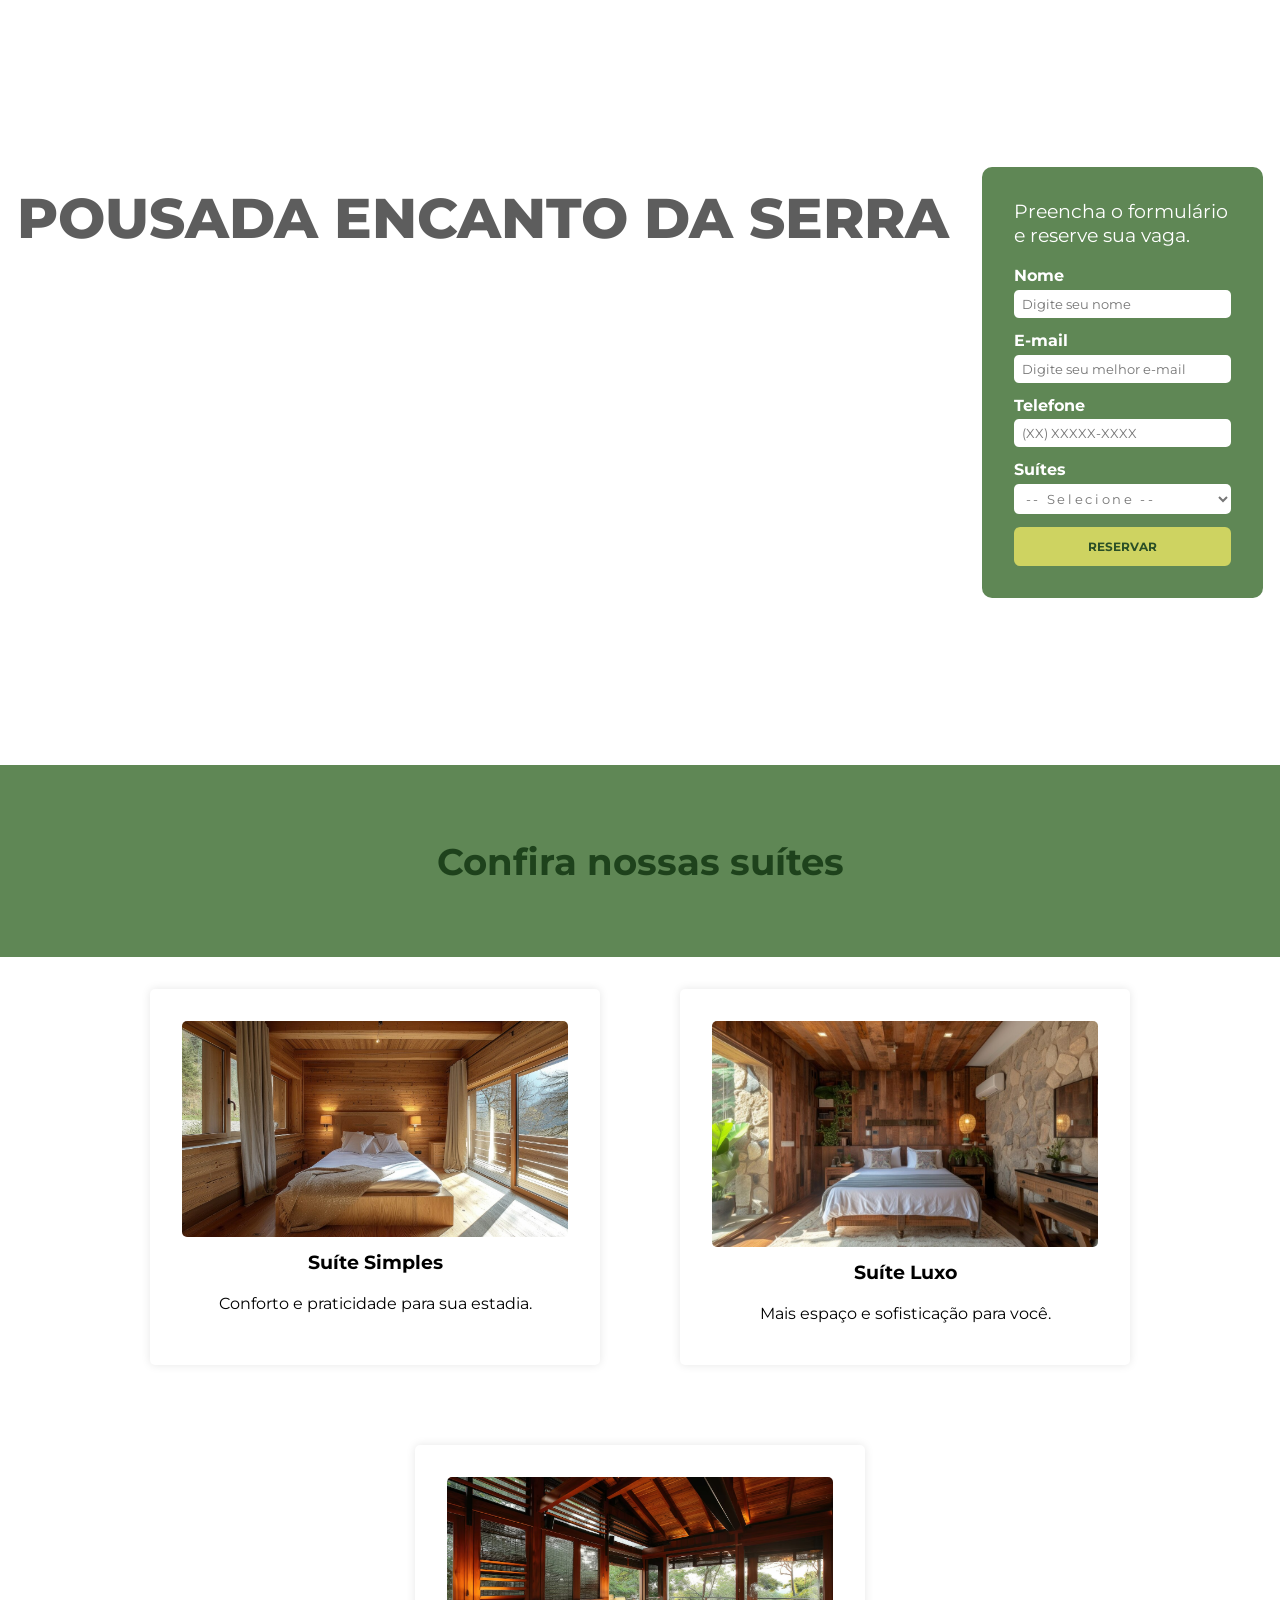
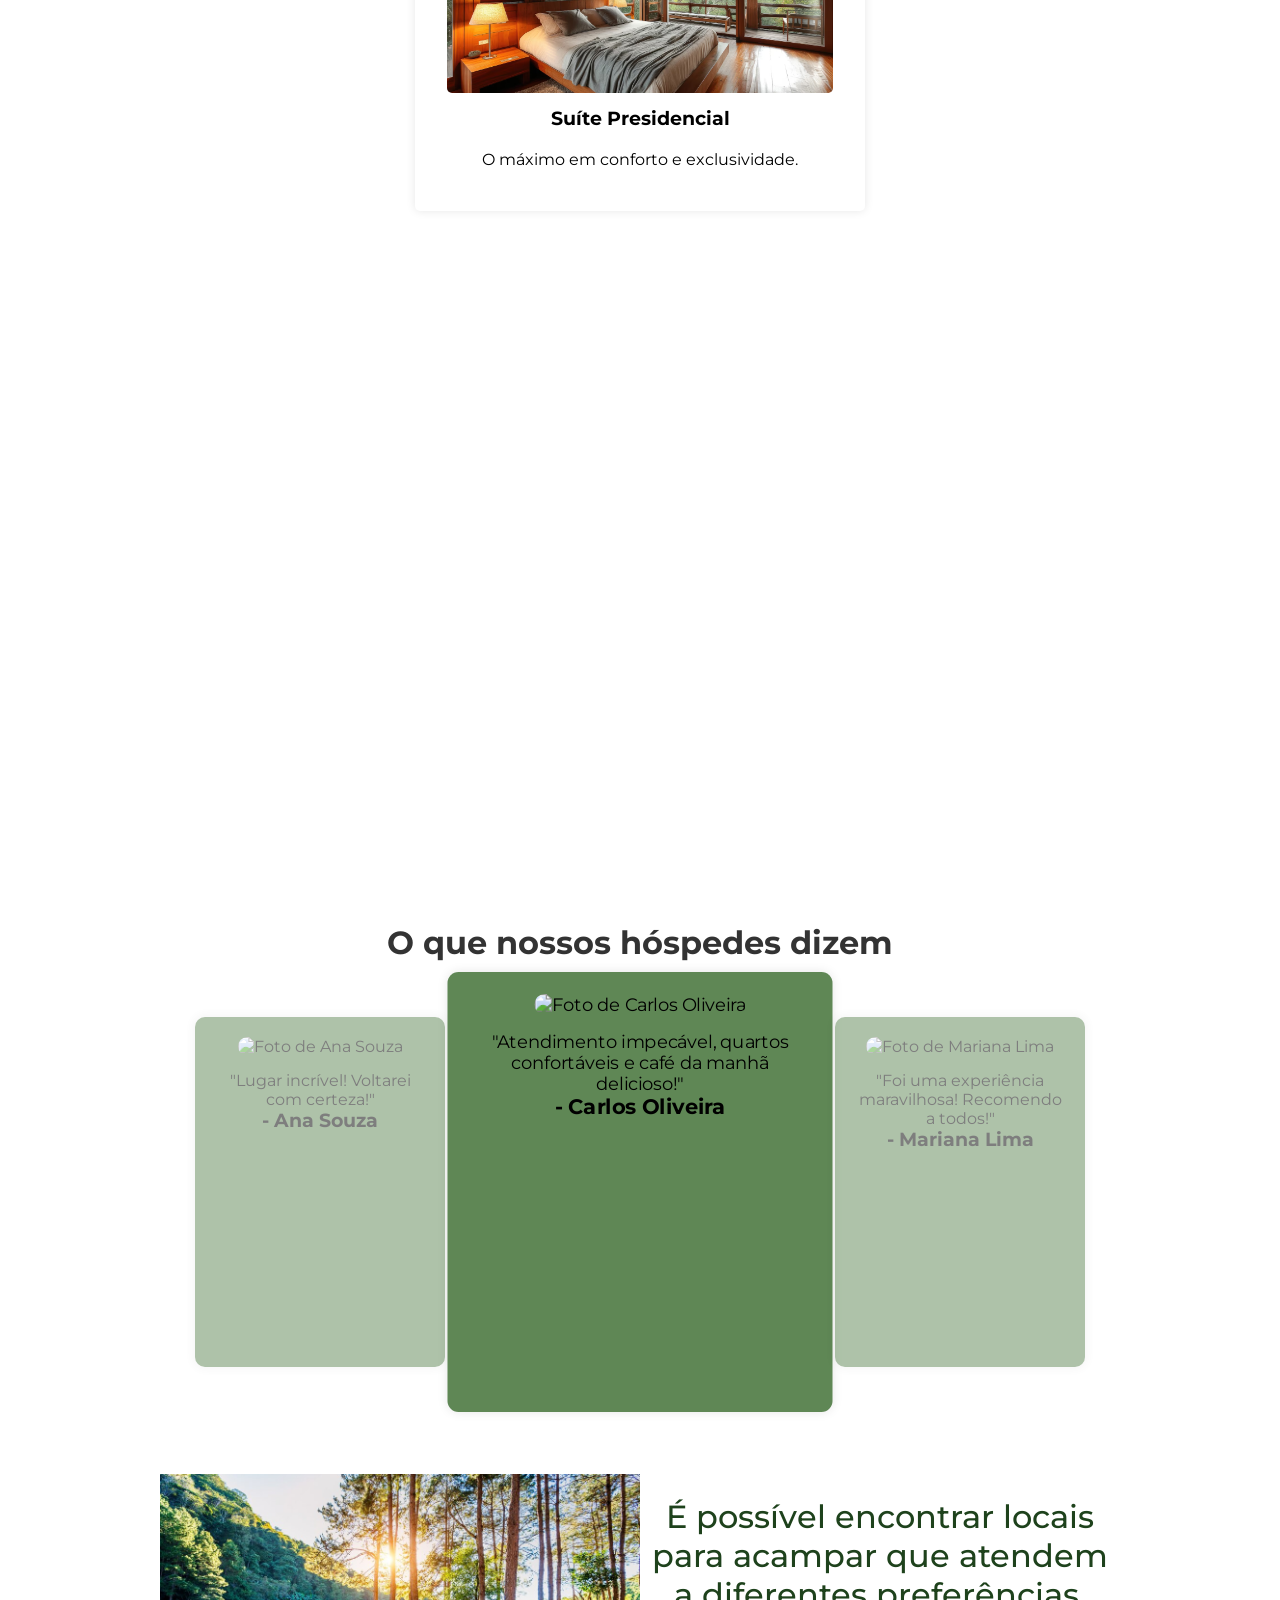
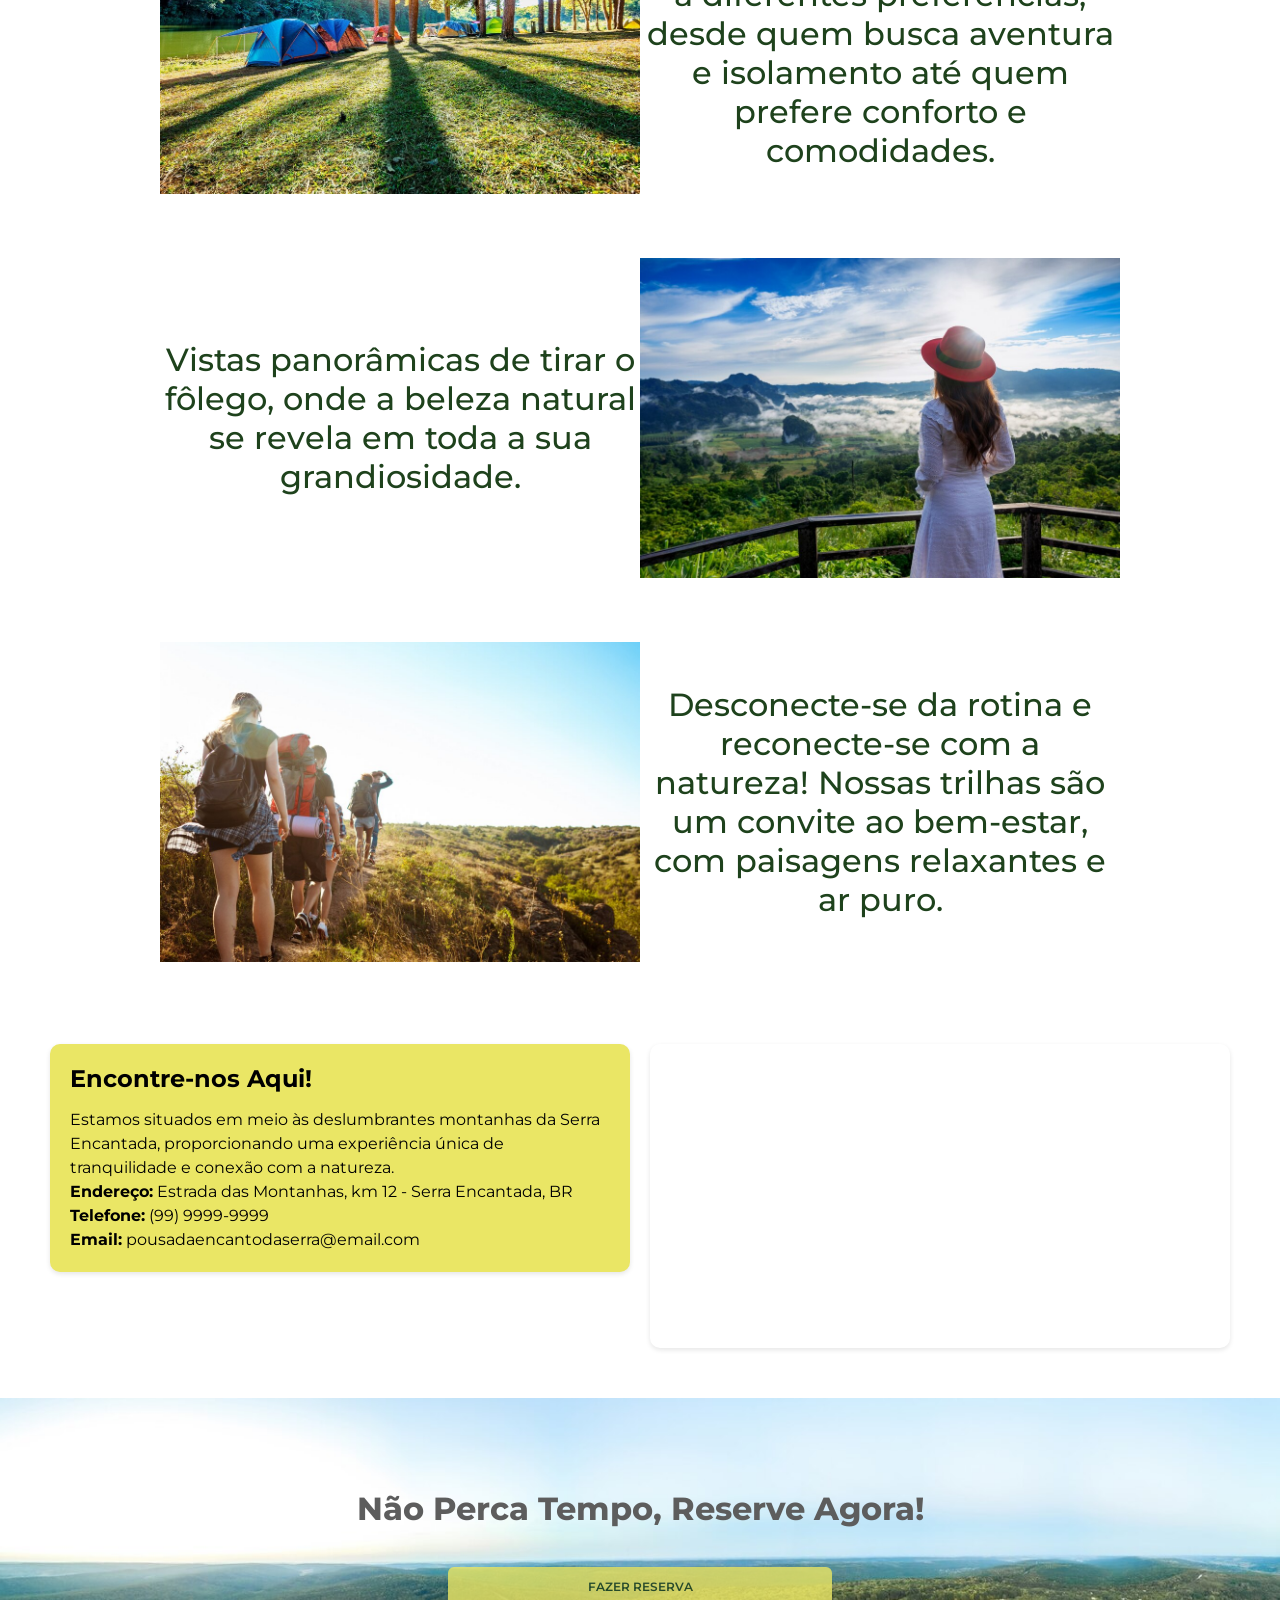
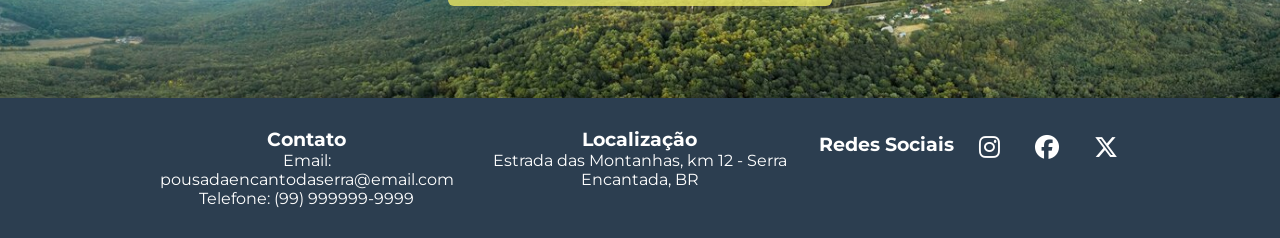
==== index.html @ a8885b8c "pousada" ====
<!DOCTYPE html>
<html lang="pt-BR">
  <head>
    <meta charset="UTF-8" />
    <meta http-equiv="X-UA-Compatible" content="IE=edge" />
    <meta name="viewport" content="width=device-width, initial-scale=1.0" />
    <title>Pousada Encanto da Serra</title>
    <link rel="stylesheet" href="css/styles.css" />
    <link rel="preconnect" href="https://fonts.googleapis.com" />
    <link rel="preconnect" href="https://fonts.gstatic.com" crossorigin />
    <link
      href="https://fonts.googleapis.com/css2?family=Montserrat:wght@400;500;600;700;800;900&display=swap"
      rel="stylesheet"
    />
    <link
      rel="stylesheet"
      href="https://cdnjs.cloudflare.com/ajax/libs/font-awesome/6.4.2/css/all.min.css"
    />
  </head>
  <body>
    <header id="subscription">
      <div id="description">
        <h1>POUSADA ENCANTO DA SERRA</h1>
        <p class="about-me">
          Bem-vindo ao nosso refúgio! Prepare-se para dias de descanso e
          momentos inesquecíveis.
        </p>
      </div>
      <div id="subscription-form">
        <p>Preencha o formulário e reserve sua vaga.</p>
        <form>
          <div class="form-group">
            <label for="name">Nome</label>
            <input type="text" name="name" placeholder="Digite seu nome" />
          </div>
          <div class="form-group">
            <label for="email">E-mail</label>
            <input
              type="email"
              name="email"
              placeholder="Digite seu melhor e-mail"
            />
          </div>
          <div class="form-group">
            <label for="phone">Telefone</label>
            <input type="phone" name="phone" placeholder="(XX) XXXXX-XXXX" />
          </div>
          <div class="form-group">
            <label for="suites">Suítes</label>
            <select name="" id="">
              <option value="" disabled selected>-- Selecione --</option>
              <option value="suite-simples">Suíte Simples</option>
              <option value="suite-luxo">Suíte Luxo</option>
              <option value="suite-presidencial">Suíte Presidencial</option>
            </select>
          </div>
          <input type="submit" class="btn" value="Reservar" />
        </form>
      </div>
    </header>
    <section id="suites">
      <h1>Confira nossas suítes</h1>
      <div class="suites-container">
        <div
          class="suite"
          data-price="R$ 150,00 por noite"
          data-amenities="Wi-Fi, TV, Ar-condicionado"
          data-availability="Disponível"
        >
          <img src="./img/suite-simples.jpg" alt="Suíte Simples" />
          <h3>Suíte Simples</h3>
          <p>Conforto e praticidade para sua estadia.</p>
        </div>
        <div
          class="suite"
          data-price="R$ 250,00 por noite"
          data-amenities="Wi-Fi, TV, Ar-condicionado, Banheira"
          data-availability="Últimos quartos disponíveis!"
        >
          <img src="./img/suite-luxo.jpg" alt="Suíte Luxo" />
          <h3>Suíte Luxo</h3>
          <p>Mais espaço e sofisticação para você.</p>
        </div>
        <div
          class="suite"
          data-price="R$ 400,00 por noite"
          data-amenities="Wi-Fi, TV, Ar-condicionado, Hidromassagem"
          data-availability="Apenas 1 suíte restante!"
        >
          <img src="./img/suite-presidencial.avif" alt="Suíte Presidencial" />
          <h3>Suíte Presidencial</h3>
          <p>O máximo em conforto e exclusividade.</p>
        </div>
      </div>
    </section>
    <section id="about">
      <p>Descubra um refúgio de tranquilidade e beleza natural.</p>
    </section>
    <section id="depoimentos">
      <h1>O que nossos hóspedes dizem</h1>
      <div class="depoimentos-container">
        <div class="depoimento-card pequeno">
          <img
            class="depoimento-img"
            src="./img/hospede1.jpg"
            alt="Foto de Ana Souza"
          />
          <p class="depoimento-texto">
            "Lugar incrível! Voltarei com certeza!"
          </p>
          <h3 class="depoimento-nome">- Ana Souza</h3>
        </div>
        <div class="depoimento-card grande">
          <img
            class="depoimento-img"
            src="./img/hospede2.jpg"
            alt="Foto de Carlos Oliveira"
          />
          <p class="depoimento-texto">
            "Atendimento impecável, quartos confortáveis e café da manhã
            delicioso!"
          </p>
          <h3 class="depoimento-nome">- Carlos Oliveira</h3>
        </div>
        <div class="depoimento-card pequeno">
          <img
            class="depoimento-img"
            src="./img/hospede3.jpg"
            alt="Foto de Mariana Lima"
          />
          <p class="depoimento-texto">
            "Foi uma experiência maravilhosa! Recomendo a todos!"
          </p>
          <h3 class="depoimento-nome">- Mariana Lima</h3>
        </div>
      </div>
    </section>
    <section id="details">
      <div class="detail" id="detail-1">
        <img src="./img/detail-1.jpg" alt="acampamento" />
        <div class="detail-description">
          <h3>
            É possível encontrar locais para acampar que atendem a diferentes
            preferências, desde quem busca aventura e isolamento até quem
            prefere conforto e comodidades.
          </h3>
        </div>
      </div>
      <div class="detail" id="detail-2">
        <div class="detail-description">
          <h3>
            Vistas panorâmicas de tirar o fôlego, onde a beleza natural se
            revela em toda a sua grandiosidade.
          </h3>
        </div>
        <img src="./img/detail-2.jpg" alt="paisagem" />
      </div>
      <div class="detail" id="detail-3">
        <img src="./img/detail-3.jpg" alt="trilha" />
        <div class="detail-description">
          <h3>
            Desconecte-se da rotina e reconecte-se com a natureza! Nossas
            trilhas são um convite ao bem-estar, com paisagens relaxantes e ar
            puro.
          </h3>
        </div>
      </div>
    </section>
    <section id="localizacao">
      <div class="info-local">
        <h2>Encontre-nos Aqui!</h2>
        <p>Estamos situados em meio às deslumbrantes montanhas da Serra Encantada, proporcionando uma experiência única de tranquilidade e conexão com a natureza.</p>
    <p><strong>Endereço:</strong> Estrada das Montanhas, km 12 - Serra Encantada, BR</p>
    <p><strong>Telefone:</strong> (99) 9999-9999</p>
    <p><strong>Email:</strong> pousadaencantodaserra@email.com</p>
      </div>
      <div class="mapa">
        <iframe 
          src="https://www.google.com/maps/embed?pb=!1m18!1m12!1m3!1d3151.8354345093748!2d144.9537363153173!3d-37.81627974201415!2m3!1f0!2f0!3f0!3m2!1i1024!2i768!4f13.1!3m3!1m2!1s0x6ad642af0f11fd81%3A0xf577ce4e51df9472!2sPlaceholder!5e0!3m2!1sen!2sbr!4v1614118472364!5m2!1sen!2sbr" 
          allowfullscreen="" loading="lazy">
        </iframe>
      </div>
    </section>
    <section id="cta">
      <h3>Não Perca Tempo, Reserve Agora!</h3>
      <button class="btn">Fazer Reserva</button>
    </section>
    <footer id="footer">
      <div class="footer-container">
        <div class="footer-section">
          <h3>Contato</h3>
          <p><span>Email: </span>pousadaencantodaserra@email.com</p>
          <p><span>Telefone: </span>(99) 999999-9999</p>
        </div>
        <div class="footer-section">
          <h3>Localização</h3>
          <p>Estrada das Montanhas, km 12 - Serra Encantada, BR</p>
        </div>
        <div class="footer-section social-icons">
          <h3>Redes Sociais</h3>
          <a href="#" class="social-link" aria-label="Instagram">
            <i class="fa-brands fa-instagram"></i>
          </a>
          <a href="#" class="social-link" aria-label="Facebook">
            <i class="fa-brands fa-facebook"></i>
          </a>
          <a href="#" class="social-link" aria-label="X">
            <i class="fa-brands fa-x-twitter"></i>
          </a>
        </div>
      </div>
    </footer>
    <script src="./js/script.js"></script>
  </body>
</html>
---- css/styles.css ----
@import url('https://fonts.googleapis.com/css2?family=Playfair+Display:ital,wght@0,400..900;1,400..900&display=swap');

:root {
    --primary: #1E421C;
    --secondary: #EAE665;
    --tertiary: #5F8755;
    --text-color: #FFF;
    --text-secondary: #000;
    --text-tertiary: #5d5d5d;
}

* {
    font-family: 'Montserrat', sans-serif;
    margin: 0;
    padding: 0;
    box-sizing: border-box;
}

#subscription {
    background: url("../img/banner1.jpg");
    background-position: center;
    background-size: cover;
    height: 85vh;
    display: flex;
    justify-content: space-around;
    align-items: center;
    color: var(--text-color);
}


#description h1,
#description .opening-date {
    color: var(--text-tertiary);
}

#description h1 {
    font-size: 3.5em;
    font-weight: 800;
    margin-bottom: 1em;
}

#description .about-me {
    line-height: 1.2;
    text-transform: uppercase;
    font-size: 1.85em;
    max-width: 350px;
    font-weight: 555;
    margin-bottom: 2em;
}

#description p {
    font-size: 1.1em;
    margin-bottom: 0.3em;
}

#description .opening-date {
    font-weight: bold;
}

#subscription-form {
    background-color: var(--tertiary);
    border-radius: 10px;
    padding: 2em;
    max-width: 22%;
}

#subscription-form p {
    font-size: 1.2em;
    margin-bottom: 1em;
}

#subscription-form .form-group {
    display: flex;
    flex-direction: column;
    margin-bottom: 0.8em;
}

#subscription-form label {
    margin-bottom: 0.3em;
    font-weight: bold;
}

.form-group input,
.form-group select {
    padding: 6px 8px;
    border: none;
    outline: none;
    border-radius: 5px;
}

#subscription-form select {
    background-color: #fff;
    color: #767676;
    letter-spacing: 0.2em;
}

.btn {
    background-color: var(--secondary);
    color: var(--primary);
    font-weight: bold;
    text-transform: uppercase;
    width: 100%;
    padding: 12px;
    cursor: pointer;
    border: none;
    border-radius: 0.5em;
    font-size: 0.75em;
    opacity: 0.8;
}

.btn:hover {
    opacity: 1;
    transition: 1s;
}

#suites h1 {
    background-color: var(--tertiary);
    text-align: center;
    padding: 2em;
    font-weight: bold;
    font-size: 2.3em;
    color: var(--primary);

}

.suite img {
    width: 100%;
    height: auto;
    border-radius: 5px;
}

.suites-container {
    display: flex;
    justify-content: center;
    padding: 2em;
    gap: 5em;
    flex-wrap: wrap;
}

.suite {
    background: #fff;
    padding: 2em;
    border-radius: 5px;
    box-shadow: 0px 0px 10px rgba(0, 0, 0, 0.1);
    width: 450px;
}

.suite h3 {
    font-size: 1, 5em;
    padding: 10px;
    text-align: center;
}

.suite p {
    font-size: 1em;
    padding: 10px;
    text-align: center;
}

.modal-overlay {
    position: fixed;
    top: 0;
    left: 0;
    width: 100%;
    height: 100%;
    background: rgba(0, 0, 0, 0.7);
    display: flex;
    justify-content: center;
    align-items: center;
    z-index: 1000;
}

.modal-content {
    background: #fff;
    padding: 20px;
    border-radius: 8px;
    text-align: center;
    max-width: 450px;
    position: relative;
    box-shadow: 0 0 15px rgba(0, 0, 0, 0.2);
}

.modal-content p {
    font-size: 1rem;
    margin: 10px 0;
}

.modal-content img {
    width: 100%;
    height: auto;
    border-radius: 8px;
    margin-bottom: 10px;
}

.close-modal {
    position: absolute;
    top: 10px;
    right: 15px;
    font-size: 24px;
    cursor: pointer;
    color: red;
}


#about {
    background: url('../img/banner2.jpg') no-repeat center center/cover;
    height: 70vh;
    display: flex;
    flex-direction: column;
    justify-content: center;
    align-items: center;
    color: #fff;
    text-align: center;
}

#about p {
    font-family: "Playfair Display", serif;
    font-size: 20px;
    font-weight: bold;
    text-align: justify;
    color: #fff;
    padding: 15px;
    max-width: 700px;
}

#depoimentos {
    text-align: center;
    padding: 50px 20px;
    background-color: #fff;
}

#depoimentos h1 {
    font-size: 2em;
    margin-bottom: 30px;
    color: #333;
}

.depoimentos-container {
    display: flex;
    justify-content: center;
    gap: 20px;
    align-items: center;
}

.depoimento-card {
    background: var(--tertiary);
    padding: 20px;
    border-radius: 10px;
    box-shadow: 0px 0px 10px rgba(0, 0, 0, 0.1);
    text-align: center;
    transition: transform 0.5s ease-in-out, opacity 0.5s ease-in-out;
}

.depoimento-card.pequeno {
    width: 250px;
    height: 350px;
    opacity: 0.5;
}

.depoimento-card.grande {
    width: 350px;
    height: 400px;
    transform: scale(1.1);
    opacity: 1;
}

.depoimento-img {
    width: 100%;
    height: 200px;
    border-radius: 10px;
    object-fit: cover;
    margin-bottom: 15px;
}

.depoimento p {
    font-size: 1.2em;
    color: #444;
}

.depoimento h3 {
    margin-top: 10px;
    font-size: 1em;
    color: #777;
}

#details {
    width: 80%;
    margin: 0 auto;
}

.detail {
    display: flex;
    padding: 2em;
    flex-direction: row;
    align-content: center;
    align-items: center;
    justify-content: center;
    justify-items: center;
}

.detail img {
    width: 50%;
}

.detail h3 {
    text-align: center;
    display: flex;
    font-size: 2em;
    font-weight: 500;
    color: var(--primary);
}

#localizacao {
    display: flex;
    flex-wrap: wrap;
    justify-content: center;
    align-items: flex-start;
    padding: 40px;
    background-color: #fff;
}

.info-local {
    flex: 1 1 300px;
    margin: 10px;
    padding: 20px;
    background: var(--secondary);
    border-radius: 10px;
    box-shadow: 0 2px 5px rgba(0, 0, 0, 0.1);
}

.info-local h2 {
    color: var(--text-secondary);
    font-size: 1.5rem;
    margin-bottom: 15px;
}

.info-local p {
    color: var(--text-secondary);
    line-height: 1.5;
}

.mapa {
    flex: 1 1 300px;
    margin: 10px;
    border-radius: 10px;
    overflow: hidden;
    box-shadow: 0 2px 5px rgba(0, 0, 0, 0.1);
}

.mapa iframe {
    width: 100%;
    height: 300px;
    border: none;
}

#cta {
    height: 300px;
    background: url("../img/banner3.jpg");
    background-position: top;
    background-size: cover;
    display: flex;
    flex-direction: column;
    align-items: center;
    justify-content: center;
    color: var(--text-tertiary);
}

#cta h3 {
    margin-bottom: 1.2em;
    font-size: 2em;
    font-weight: 750;
}

#cta .btn {
    width: 30%;
    margin: 0 auto;
    font-weight: 600;
}

#footer {
    background-color: #2c3e50;
    color: white;
    text-align: center;
    padding: 20px;
    font-family: Arial, sans-serif;
}

.footer-container {
    display: flex;
    justify-content: space-around;
    flex-wrap: wrap;
    max-width: 1000px;
    margin: 0 auto;
}

.footer-section {
    flex: 1;
    min-width: 250px;
    margin: 10px;
}

.social-icons {
    display: flex;
    justify-content: center;
    gap: 15px;
    margin-top: 10px;
}

.social-link {
    font-size: 24px;
    color: white;
    transition: transform 0.3s ease;
}

.social-link:hover {
    transform: scale(1.2);
    color: #f1c40f;
}

.social-icons {
    margin-top: 15px;
}

.social-link {
    display: inline-block;
    margin: 0 10px;
}

.social-link img {
    width: 30px;
    height: 30px;
    transition: transform 0.3s ease;
}

.social-link img:hover {
    transform: scale(1.2);
}

@media (max-width: 450px) {
    .btn {
        opacity: 1;
    }

    #subscription {
        flex-direction: column;
        height: auto;
    }

    #description {
        padding: 2em;
    }

    #description .about-me {
        font-size: 1em;
    }

    #description h1 {
        font-size: 2em;
        margin-bottom: 0.5em;
    }

    #subscription-form {
        max-width: 85%;
        margin-bottom: 2em;
    }

    .depoimentos-container {
        flex-direction: column;
        gap: 15px;
    }

    #depoimentos h1 {
        font-size: 1.5rem;
    }

    .depoimento-card {
        width: 90%;
        margin: 0 auto;
    }

    .depoimento-texto {
        font-size: 0.9rem;
    }

    .depoimento-nome {
        font-size: 0.9rem;
    }

    #about p {
        font-size: 1em;
        text-align: left;
    }

    .detail {
        flex-direction: column;
        margin-bottom: 0.5em;
        gap: 0;
    }

    .detail img {
        width: 100%;
        margin: 2em 0;
    }

    .detail-description {
        padding: 0;
    }

    #detail-2 img {
        order: 2;
    }

    .detail h3 {
        font-size: 1em;
        text-align: start;
    }

    #detail img {
        order: 2;
    }

    #detail .detail-description {
        order: 1;
    }

    #cta {
        text-align: center;
    }

    #cta .btn {
        width: 50%;
        font-size: 0.9em;
        margin: 0 auto;
        font-weight: 600;
    }

    footer {
        text-align: center;
    }
}
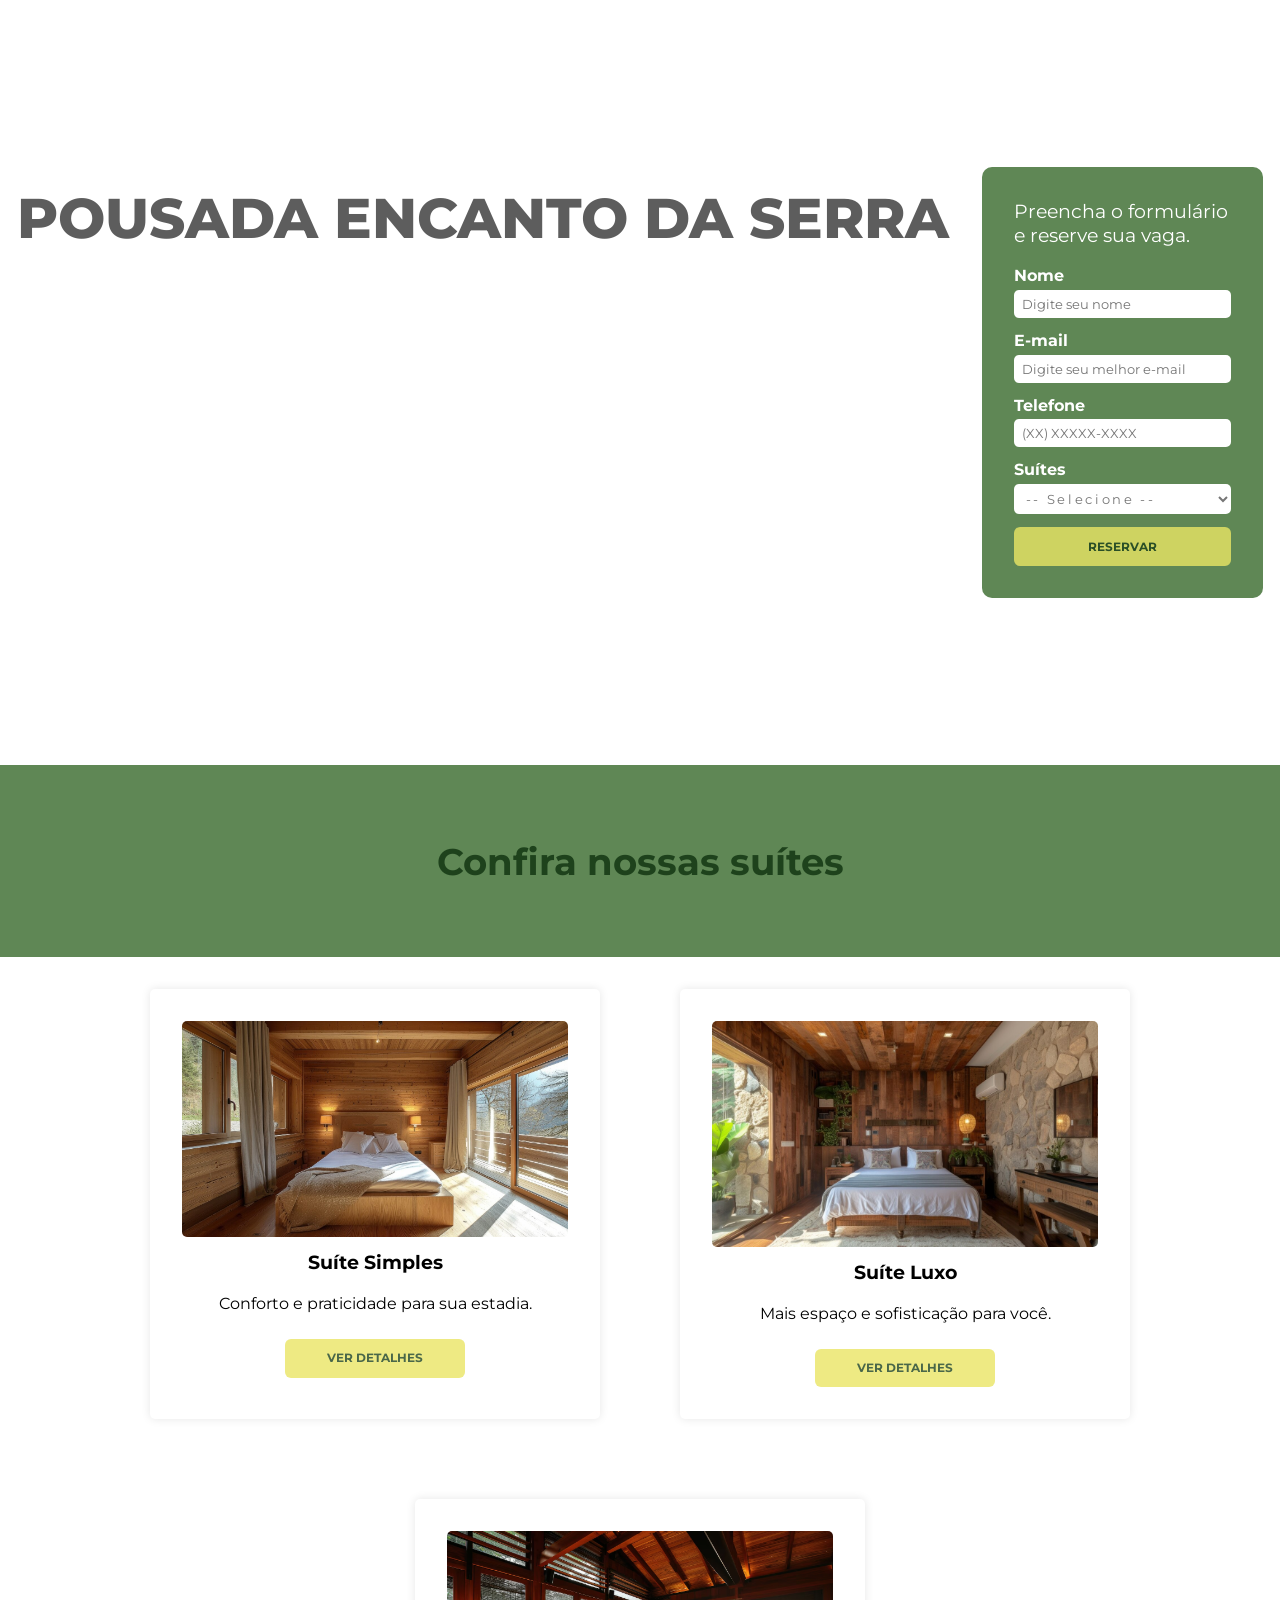
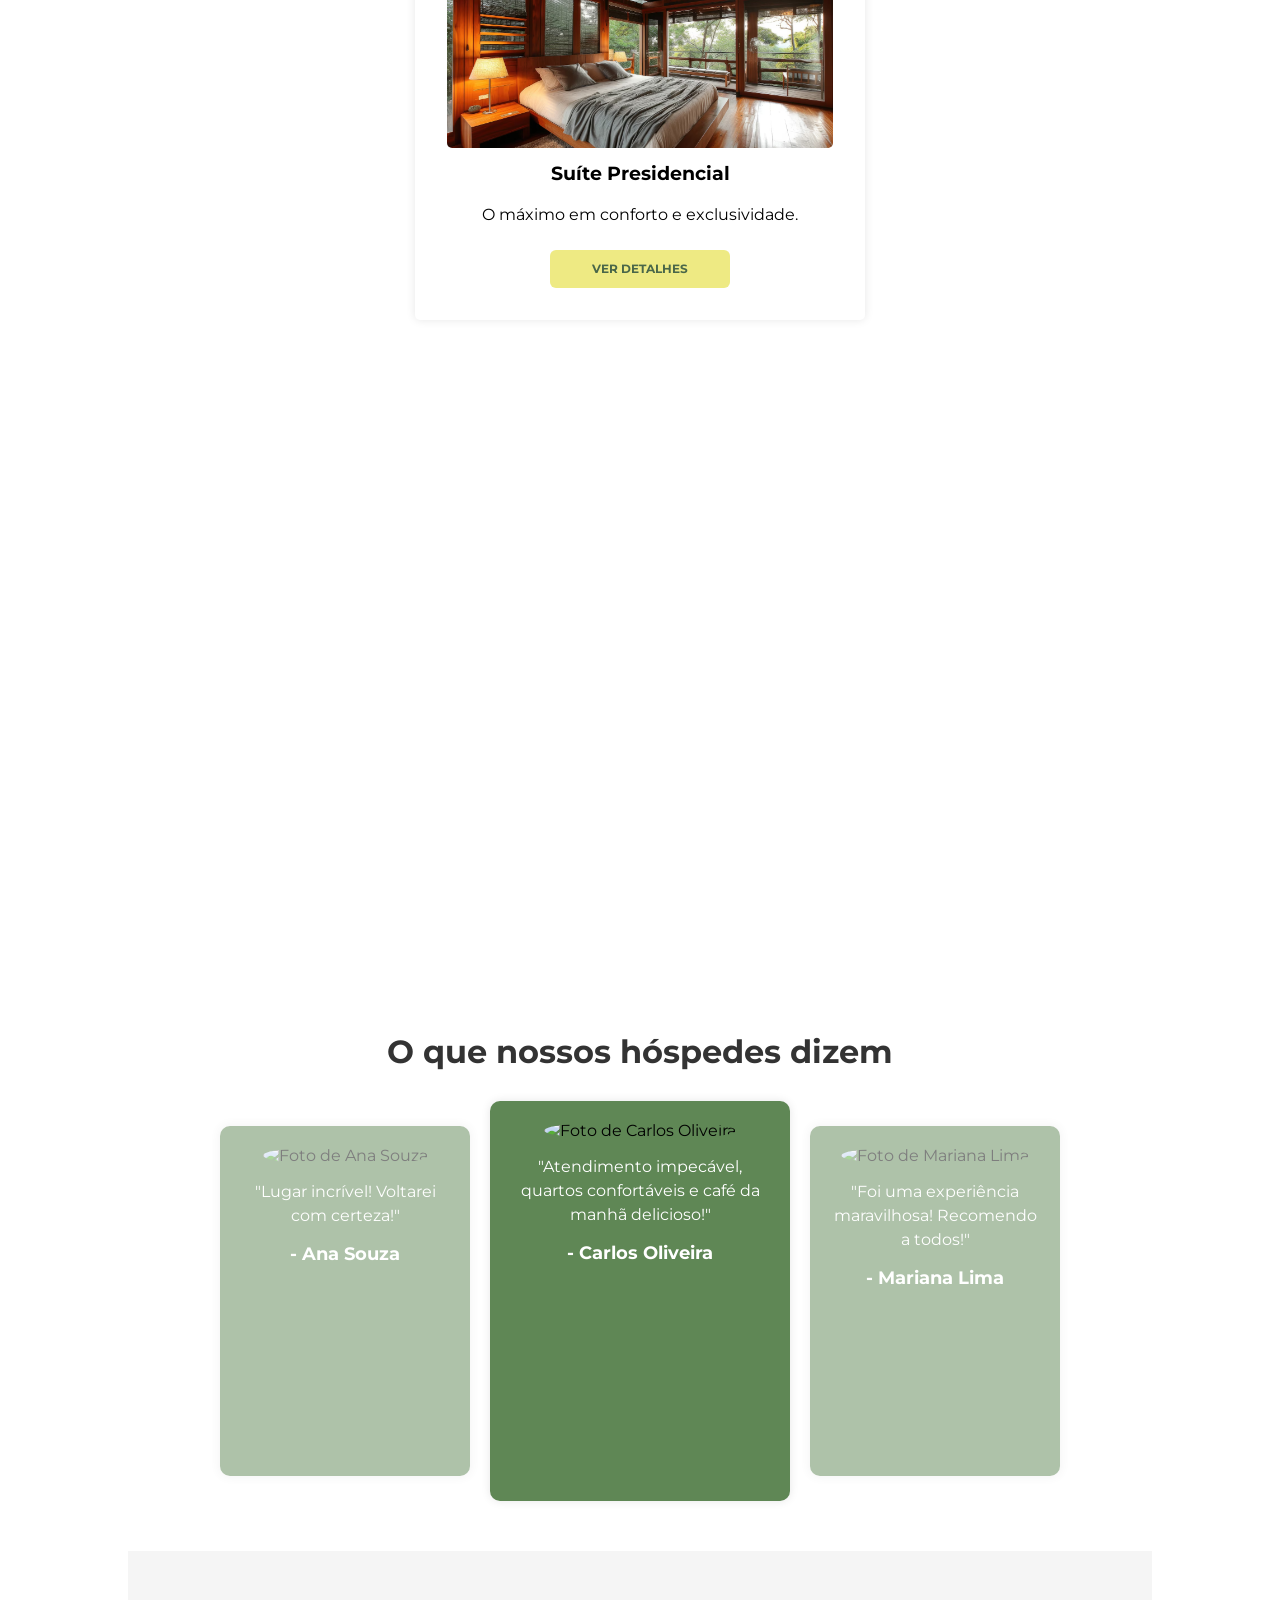
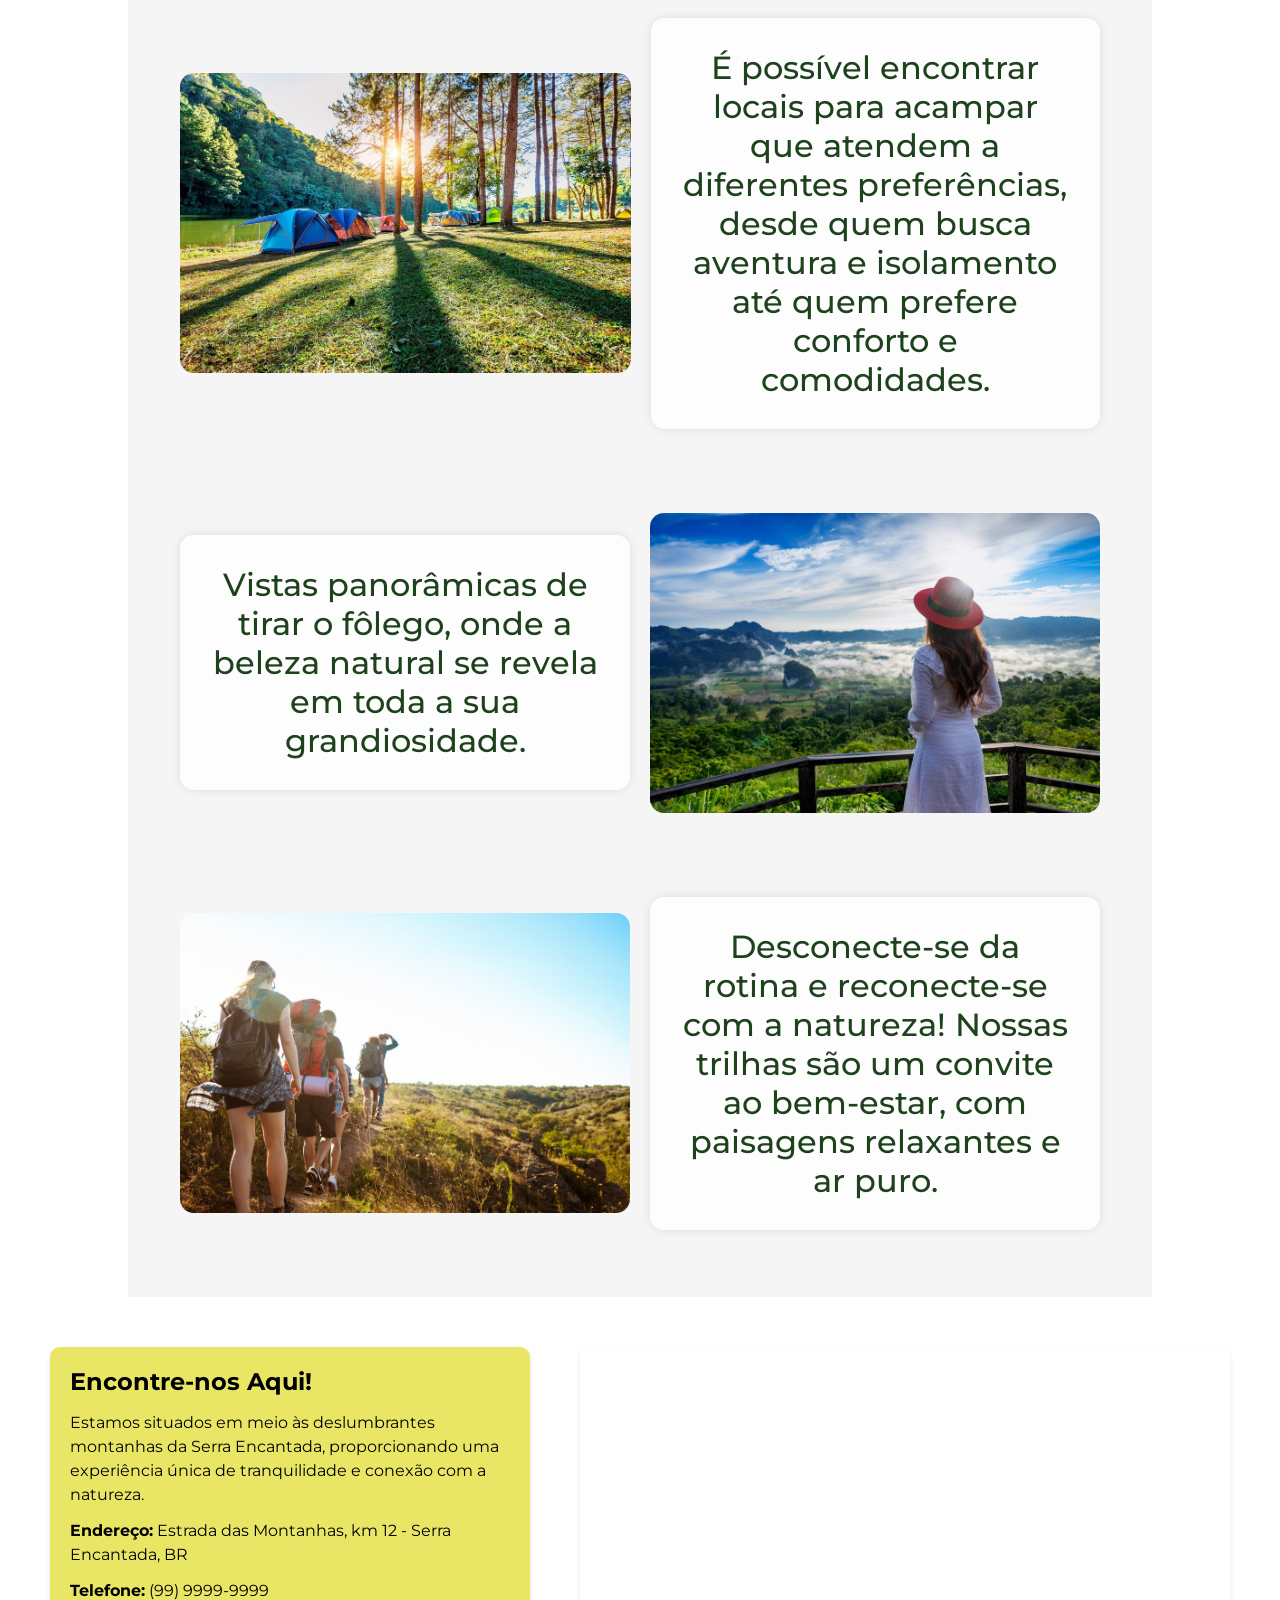
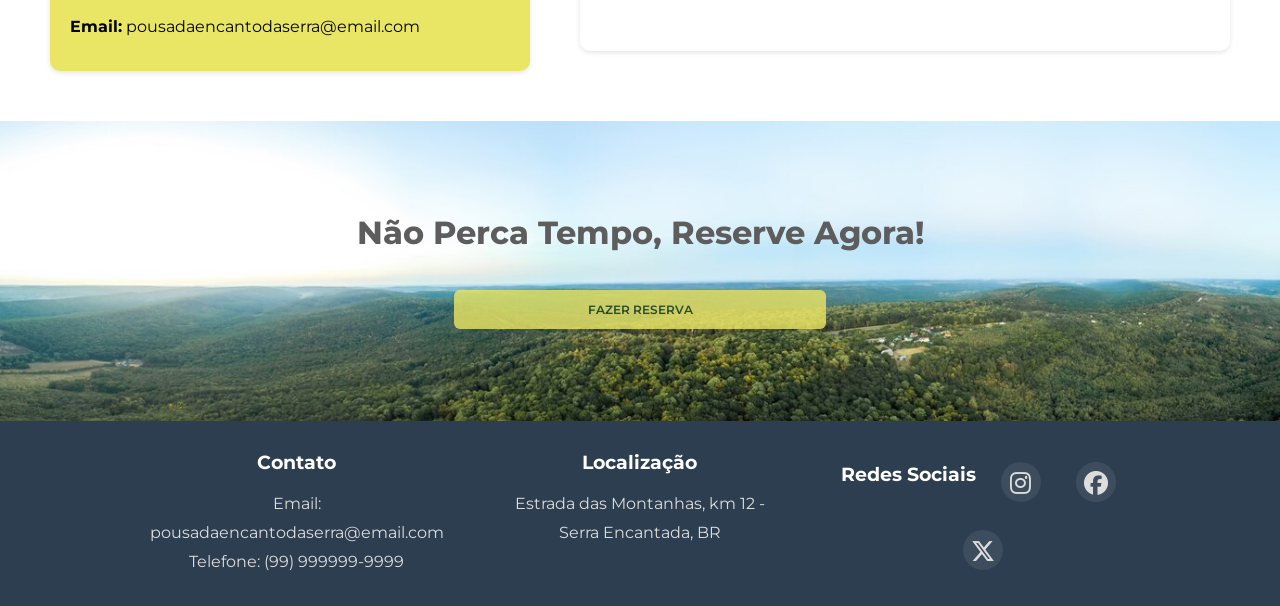
==== commit 6f3a68d6: "Atualiza landing page e páginas de suítes" ====
--- a/index.html
+++ b/index.html
@@ -1,4 +1,4 @@
-<!DOCTYPE html>
+﻿<!DOCTYPE html>
 <html lang="pt-BR">
   <head>
     <meta charset="UTF-8" />
@@ -28,7 +28,7 @@
       </div>
       <div id="subscription-form">
         <p>Preencha o formulário e reserve sua vaga.</p>
-        <form>
+        <form id="hero-reservation-form">
           <div class="form-group">
             <label for="name">Nome</label>
             <input type="text" name="name" placeholder="Digite seu nome" />
@@ -47,7 +47,7 @@
           </div>
           <div class="form-group">
             <label for="suites">Suítes</label>
-            <select name="" id="">
+            <select name="suite" id="suite-select">
               <option value="" disabled selected>-- Selecione --</option>
               <option value="suite-simples">Suíte Simples</option>
               <option value="suite-luxo">Suíte Luxo</option>
@@ -55,14 +55,17 @@
             </select>
           </div>
           <input type="submit" class="btn" value="Reservar" />
+          <div class="form-feedback" aria-live="polite"></div>
         </form>
       </div>
     </header>
+
     <section id="suites">
       <h1>Confira nossas suítes</h1>
       <div class="suites-container">
         <div
           class="suite"
+          data-id="suite-simples"
           data-price="R$ 150,00 por noite"
           data-amenities="Wi-Fi, TV, Ar-condicionado"
           data-availability="Disponível"
@@ -70,9 +73,16 @@
           <img src="./img/suite-simples.jpg" alt="Suíte Simples" />
           <h3>Suíte Simples</h3>
           <p>Conforto e praticidade para sua estadia.</p>
-        </div>
+          <div class="suite-actions">
+            <a href="detalhes.html?id=suite-simples" class="btn btn-details">
+              Ver detalhes
+            </a>
+          </div>
+        </div>
+
         <div
           class="suite"
+          data-id="suite-luxo"
           data-price="R$ 250,00 por noite"
           data-amenities="Wi-Fi, TV, Ar-condicionado, Banheira"
           data-availability="Últimos quartos disponíveis!"
@@ -80,9 +90,16 @@
           <img src="./img/suite-luxo.jpg" alt="Suíte Luxo" />
           <h3>Suíte Luxo</h3>
           <p>Mais espaço e sofisticação para você.</p>
-        </div>
+          <div class="suite-actions">
+            <a href="detalhes.html?id=suite-luxo" class="btn btn-details">
+              Ver detalhes
+            </a>
+          </div>
+        </div>
+
         <div
           class="suite"
+          data-id="suite-presidencial"
           data-price="R$ 400,00 por noite"
           data-amenities="Wi-Fi, TV, Ar-condicionado, Hidromassagem"
           data-availability="Apenas 1 suíte restante!"
@@ -90,12 +107,22 @@
           <img src="./img/suite-presidencial.avif" alt="Suíte Presidencial" />
           <h3>Suíte Presidencial</h3>
           <p>O máximo em conforto e exclusividade.</p>
-        </div>
-      </div>
-    </section>
+          <div class="suite-actions">
+            <a
+              href="detalhes.html?id=suite-presidencial"
+              class="btn btn-details"
+            >
+              Ver detalhes
+            </a>
+          </div>
+        </div>
+      </div>
+    </section>
+
     <section id="about">
       <p>Descubra um refúgio de tranquilidade e beleza natural.</p>
     </section>
+
     <section id="depoimentos">
       <h1>O que nossos hóspedes dizem</h1>
       <div class="depoimentos-container">
@@ -105,9 +132,7 @@
             src="./img/hospede1.jpg"
             alt="Foto de Ana Souza"
           />
-          <p class="depoimento-texto">
-            "Lugar incrível! Voltarei com certeza!"
-          </p>
+          <p class="depoimento-texto">"Lugar incrível! Voltarei com certeza!"</p>
           <h3 class="depoimento-nome">- Ana Souza</h3>
         </div>
         <div class="depoimento-card grande">
@@ -135,6 +160,7 @@
         </div>
       </div>
     </section>
+
     <section id="details">
       <div class="detail" id="detail-1">
         <img src="./img/detail-1.jpg" alt="acampamento" />
@@ -166,25 +192,33 @@
         </div>
       </div>
     </section>
+
     <section id="localizacao">
       <div class="info-local">
         <h2>Encontre-nos Aqui!</h2>
-        <p>Estamos situados em meio às deslumbrantes montanhas da Serra Encantada, proporcionando uma experiência única de tranquilidade e conexão com a natureza.</p>
-    <p><strong>Endereço:</strong> Estrada das Montanhas, km 12 - Serra Encantada, BR</p>
-    <p><strong>Telefone:</strong> (99) 9999-9999</p>
-    <p><strong>Email:</strong> pousadaencantodaserra@email.com</p>
+        <p>
+          Estamos situados em meio às deslumbrantes montanhas da Serra Encantada,
+          proporcionando uma experiência única de tranquilidade e conexão com a
+          natureza.
+        </p>
+        <p><strong>Endereço:</strong> Estrada das Montanhas, km 12 - Serra Encantada, BR</p>
+        <p><strong>Telefone:</strong> (99) 9999-9999</p>
+        <p><strong>Email:</strong> pousadaencantodaserra@email.com</p>
       </div>
       <div class="mapa">
-        <iframe 
-          src="https://www.google.com/maps/embed?pb=!1m18!1m12!1m3!1d3151.8354345093748!2d144.9537363153173!3d-37.81627974201415!2m3!1f0!2f0!3f0!3m2!1i1024!2i768!4f13.1!3m3!1m2!1s0x6ad642af0f11fd81%3A0xf577ce4e51df9472!2sPlaceholder!5e0!3m2!1sen!2sbr!4v1614118472364!5m2!1sen!2sbr" 
-          allowfullscreen="" loading="lazy">
-        </iframe>
-      </div>
-    </section>
+        <iframe
+          src="https://www.google.com/maps/embed?pb=!1m18!1m12!1m3!1d3151.8354345093748!2d144.9537363153173!3d-37.81627974201415!2m3!1f0!2f0!3f0!3m2!1i1024!2i768!4f13.1!3m3!1m2!1s0x6ad642af0f11fd81%3A0xf577ce4e51df9472!2sPlaceholder!5e0!3m2!1sen!2sbr!4v1614118472364!5m2!1sen!2sbr"
+          allowfullscreen=""
+          loading="lazy"
+        ></iframe>
+      </div>
+    </section>
+
     <section id="cta">
       <h3>Não Perca Tempo, Reserve Agora!</h3>
-      <button class="btn">Fazer Reserva</button>
-    </section>
+      <a href="#subscription" class="btn btn-anchor">Fazer Reserva</a>
+    </section>
+
     <footer id="footer">
       <div class="footer-container">
         <div class="footer-section">
@@ -210,6 +244,7 @@
         </div>
       </div>
     </footer>
+
     <script src="./js/script.js"></script>
   </body>
-</html>+</html>
--- a/css/styles.css
+++ b/css/styles.css
@@ -16,6 +16,10 @@
     box-sizing: border-box;
 }
 
+html {
+    scroll-behavior: smooth;
+}
+
 #subscription {
     background: url("../img/banner1.jpg");
     background-position: center;
@@ -26,7 +30,6 @@
     align-items: center;
     color: var(--text-color);
 }
-
 
 #description h1,
 #description .opening-date {
@@ -113,6 +116,37 @@
     transition: 1s;
 }
 
+.btn-anchor {
+    display: inline-block;
+    text-align: center;
+    text-decoration: none;
+    width: auto;
+    min-width: 220px;
+}
+
+.form-feedback {
+    margin-top: 1rem;
+    padding: 0.8rem 1rem;
+    border-radius: 8px;
+    font-size: 0.9rem;
+    font-weight: 600;
+    display: none;
+}
+
+.form-feedback.success {
+    display: block;
+    background: #e8f7ee;
+    color: #1c6f46;
+    border: 1px solid #bde7c9;
+}
+
+.form-feedback.error {
+    display: block;
+    background: #fdecea;
+    color: #b42318;
+    border: 1px solid #f8c7c3;
+}
+
 #suites h1 {
     background-color: var(--tertiary);
     text-align: center;
@@ -120,7 +154,6 @@
     font-weight: bold;
     font-size: 2.3em;
     color: var(--primary);
-
 }
 
 .suite img {
@@ -155,6 +188,264 @@
     font-size: 1em;
     padding: 10px;
     text-align: center;
+}
+
+.suite-actions {
+    display: flex;
+    justify-content: center;
+    margin-top: 1rem;
+}
+
+.btn-details {
+    display: inline-block;
+    width: auto;
+    min-width: 180px;
+    text-align: center;
+    text-decoration: none;
+    line-height: 1.2;
+}
+
+.details-header {
+    background: #1e421c;
+    padding: 1.2rem 2rem;
+}
+
+.details-nav {
+    max-width: 1200px;
+    margin: 0 auto;
+}
+
+.back-link {
+    color: #fff;
+    text-decoration: none;
+    font-weight: 600;
+}
+
+.details-page {
+    padding: 3rem 1.5rem;
+    background: #f7f7f7;
+}
+
+.suite-detail-container {
+    max-width: 1200px;
+    margin: 0 auto;
+}
+
+.suite-detail-card {
+    background: #fff;
+    border-radius: 18px;
+    overflow: hidden;
+    box-shadow: 0 10px 30px rgba(0, 0, 0, 0.08);
+}
+
+.suite-detail-layout {
+    display: grid;
+    grid-template-columns: 1.2fr 1fr;
+    gap: 2rem;
+}
+
+.suite-detail-image {
+    min-height: 420px;
+}
+
+.suite-detail-image img {
+    width: 100%;
+    height: 100%;
+    object-fit: cover;
+    display: block;
+}
+
+.suite-detail-content {
+    padding: 2rem;
+}
+
+.suite-detail-content h1 {
+    color: #1e421c;
+    font-size: 2.2rem;
+    margin-bottom: 1rem;
+}
+
+.suite-detail-content p {
+    color: #444;
+    line-height: 1.7;
+    margin-bottom: 1rem;
+}
+
+.detail-meta {
+    display: flex;
+    flex-wrap: wrap;
+    gap: 1rem;
+    margin-top: 1.2rem;
+}
+
+.detail-meta span {
+    background: #eae665;
+    color: #1e421c;
+    padding: 0.7rem 1rem;
+    border-radius: 999px;
+    font-weight: 700;
+    font-size: 0.9rem;
+}
+
+.detail-grid {
+    display: grid;
+    grid-template-columns: 1.5fr 0.85fr;
+    gap: 2rem;
+    margin-top: 2.5rem;
+}
+
+.gallery-container,
+.booking-panel,
+.characteristics-box,
+.suggestions-box,
+.reviews-box {
+    background: #fff;
+    border-radius: 18px;
+    box-shadow: 0 10px 30px rgba(0, 0, 0, 0.08);
+    padding: 1.5rem;
+}
+
+.gallery-container {
+    overflow: hidden;
+}
+
+.owl-carousel .item img {
+    width: 100%;
+    height: 420px;
+    object-fit: cover;
+    border-radius: 12px;
+}
+
+.characteristics-list {
+    list-style: none;
+    display: grid;
+    grid-template-columns: repeat(2, minmax(0, 1fr));
+    gap: 1rem;
+    margin-top: 1rem;
+}
+
+.characteristics-list li {
+    display: flex;
+    align-items: center;
+    gap: 0.75rem;
+    color: #2f2f2f;
+    font-weight: 500;
+}
+
+.characteristics-list i {
+    color: #1e421c;
+    width: 24px;
+    text-align: center;
+}
+
+.booking-panel {
+    position: sticky;
+    top: 1rem;
+}
+
+.booking-panel h3,
+.characteristics-box h3,
+.suggestions-box h3,
+.reviews-box h3 {
+    color: #1e421c;
+    font-size: 1.5rem;
+    margin-bottom: 1rem;
+}
+
+.reserva-form {
+    display: flex;
+    flex-direction: column;
+    gap: 1rem;
+}
+
+.reserva-form label {
+    display: flex;
+    flex-direction: column;
+    gap: 0.35rem;
+    font-weight: 600;
+    color: #333;
+}
+
+.reserva-form input,
+.reserva-form select,
+.reserva-form button {
+    width: 100%;
+    padding: 0.8rem 0.9rem;
+    border-radius: 10px;
+    border: 1px solid #dcdcdc;
+    font-size: 1rem;
+}
+
+.reserva-form button {
+    cursor: pointer;
+    border: none;
+    background: #eae665;
+    color: #1e421c;
+    font-weight: 800;
+    transition: 0.2s ease;
+}
+
+.reserva-form button:hover {
+    opacity: 0.9;
+}
+
+.btn-secondary {
+    background: #1e421c;
+    color: #fff;
+    margin-top: 0.5rem;
+}
+
+.section-spacing {
+    margin-top: 2.5rem;
+}
+
+.suggestions-list,
+.reviews-list {
+    display: grid;
+    gap: 1rem;
+    margin-top: 1rem;
+}
+
+.suggestion-card,
+.review-card {
+    background: #f5f5f5;
+    border-radius: 12px;
+    padding: 1rem;
+}
+
+.suggestion-card {
+    display: flex;
+    align-items: center;
+    gap: 1rem;
+}
+
+.suggestion-card img {
+    width: 90px;
+    height: 90px;
+    object-fit: cover;
+    border-radius: 10px;
+}
+
+.review-card strong {
+    display: block;
+    margin-bottom: 0.4rem;
+    color: #1e421c;
+}
+
+.review-stars {
+    color: #f4b400;
+    margin-bottom: 0.5rem;
+}
+
+@media (max-width: 900px) {
+    .suite-detail-layout,
+    .detail-grid {
+        grid-template-columns: 1fr;
+    }
+
+    .booking-panel {
+        position: static;
+    }
 }
 
 .modal-overlay {
@@ -200,7 +491,6 @@
     cursor: pointer;
     color: red;
 }
-
 
 #about {
     background: url('../img/banner2.jpg') no-repeat center center/cover;
@@ -258,6 +548,191 @@
 }
 
 .depoimento-card.grande {
+    width: 300px;
+    height: 400px;
+}
+
+.depoimento-card:hover {
+    transform: scale(1.02);
+    opacity: 1;
+}
+
+.depoimento-img {
+    width: 120px;
+    height: 120px;
+    border-radius: 50%;
+    object-fit: cover;
+    margin-bottom: 15px;
+}
+
+.depoimento-texto {
+    color: #fff;
+    font-size: 1em;
+    line-height: 1.5;
+    margin-bottom: 15px;
+}
+
+.depoimento-nome {
+    color: #fff;
+    font-size: 1.1em;
+    font-weight: bold;
+}
+
+#details {
+    display: flex;
+    flex-direction: column;
+    gap: 20px;
+    background: #f5f5f5;
+    padding: 35px 20px;
+}
+
+.detail {
+    display: flex;
+    align-items: center;
+    gap: 20px;
+    max-width: 1200px;
+    margin: 0 auto;
+}
+
+.detail img {
+    width: 50%;
+    height: 300px;
+    object-fit: cover;
+    border-radius: 14px;
+}
+
+.detail-description {
+    width: 50%;
+    background: rgba(255, 255, 255, 0.8);
+    padding: 30px;
+    border-radius: 14px;
+    box-shadow: 0px 0px 10px rgba(0, 0, 0, 0.1);
+}
+
+.detail-description h3 {
+    font-size: 1.4em;
+    font-weight: 500;
+    color: #333;
+}
+
+#localizacao {
+    display: flex;
+    justify-content: center;
+    align-items: center;
+    gap: 30px;
+    padding: 50px 20px;
+    background: #fff;
+}
+
+.info-local {
+    max-width: 40%;
+}
+
+.info-local h2 {
+    color: #1e421c;
+    margin-bottom: 20px;
+    font-size: 2em;
+}
+
+.info-local p {
+    margin-bottom: 12px;
+    line-height: 1.8;
+    color: #444;
+}
+
+.mapa iframe {
+    width: 600px;
+    height: 350px;
+    border: 0;
+    border-radius: 14px;
+}
+
+#cta {
+    text-align: center;
+    padding: 50px 20px;
+    background: #1e421c;
+    color: #fff;
+}
+
+#cta h3 {
+    font-size: 2em;
+    margin-bottom: 20px;
+}
+
+#footer {
+    background: #1d1d1d;
+    color: #fff;
+    padding: 40px 20px;
+}
+
+.footer-container {
+    max-width: 1200px;
+    margin: 0 auto;
+    display: flex;
+    justify-content: space-between;
+    gap: 30px;
+    flex-wrap: wrap;
+}
+
+.footer-section {
+    flex: 1;
+}
+
+.footer-section h3 {
+    margin-bottom: 16px;
+    color: #fff;
+}
+
+.footer-section p,
+.footer-section span,
+.footer-section a {
+    color: #ddd;
+    text-decoration: none;
+    line-height: 1.8;
+}
+
+.social-icons {
+    display: flex;
+    align-items: center;
+    gap: 15px;
+    flex-wrap: wrap;
+}
+
+.social-link {
+    display: inline-flex;
+    width: 40px;
+    height: 40px;
+    border-radius: 50%;
+    justify-content: center;
+    align-items: center;
+    background: rgba(255,255,255,0.08);
+}
+
+@media (max-width: 768px) {
+    #subscription {
+        flex-direction: column;
+        height: auto;
+        padding: 40px 20px;
+    }
+
+    #subscription-form {
+        max-width: 100%;
+        width: 100%;
+    }
+
+    #localizacao,
+    .detail {
+        flex-direction: column;
+    }
+
+    .info-local,
+    .detail img,
+    .detail-description,
+    .mapa iframe {
+        width: 100%;
+        max-width: 100%;
+    }
+}
     width: 350px;
     height: 400px;
     transform: scale(1.1);
